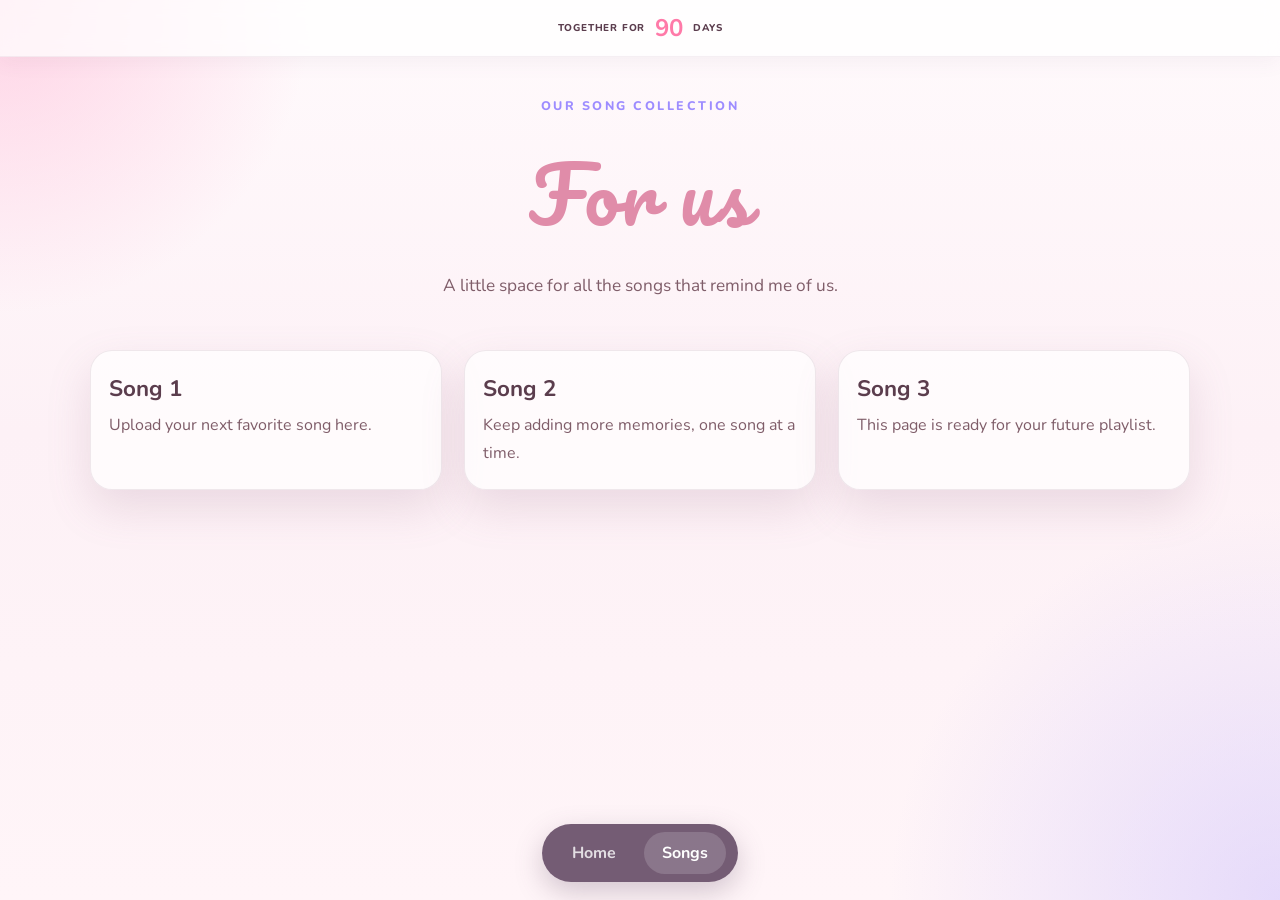
==== songs.html @ 61a5b28e "Update love page with custom notes and songs page" ====
<!DOCTYPE html>
<html lang="en">
  <head>
    <meta charset="UTF-8" />
    <meta name="viewport" content="width=device-width, initial-scale=1.0" />
    <title>Love Songs</title>
    <link rel="preconnect" href="https://fonts.googleapis.com" />
    <link rel="preconnect" href="https://fonts.gstatic.com" crossorigin />
    <link
      href="https://fonts.googleapis.com/css2?family=Nunito:wght@400;600;700;800;900&family=Pacifico&display=swap"
      rel="stylesheet"
    />
    <link rel="stylesheet" href="styles.css" />
  </head>
  <body>
    <div class="page-shell">
      <div class="days-counter" aria-live="polite">
        <span class="days-label">Together for</span>
        <strong id="days-count">26</strong>
        <span class="days-label">days</span>
      </div>

      <main class="container main-content">
        <section class="intro">
          <p class="kicker">Our song collection</p>
          <h1>For us</h1>
          <p class="subtitle">
            A little space for all the songs that remind me of us.
          </p>
        </section>

        <section class="song-library">
          <div class="song-box">
            <h2>Song 1</h2>
            <p>Upload your next favorite song here.</p>
          </div>
          <div class="song-box">
            <h2>Song 2</h2>
            <p>Keep adding more memories, one song at a time.</p>
          </div>
          <div class="song-box">
            <h2>Song 3</h2>
            <p>This page is ready for your future playlist.</p>
          </div>
        </section>
      </main>
    </div>

    <nav class="bottom-nav" aria-label="Main navigation">
      <a href="index.html" class="nav-link">Home</a>
      <a href="songs.html" class="nav-link active">Songs</a>
    </nav>

    <script src="script.js"></script>
  </body>
</html>
---- styles.css ----
:root {
  --bg-1: #fffafc;
  --bg-2: #fdf1f6;
  --bg-3: #f3ebff;
  --panel: #fffdfd;
  --panel-strong: #ffe4ee;
  --rose: #ff7aa8;
  --pink: #ffb5d1;
  --peach: #ffd9b3;
  --lavender: #d9ccff;
  --purple: #9d8cff;
  --mint: #ccf5ed;
  --text: #5b3d4d;
  --text-soft: #7f5d69;
  --line: rgba(123, 82, 111, 0.16);
  --shadow: 0 18px 44px rgba(152, 104, 133, 0.18);
}

* {
  box-sizing: border-box;
}

html {
  scroll-behavior: smooth;
}

body {
  margin: 0;
  min-height: 100vh;
  font-family: "Nunito", sans-serif;
  background:
    radial-gradient(circle at top left, rgba(255, 186, 214, 0.6), transparent 20%),
    radial-gradient(circle at bottom right, rgba(188, 175, 255, 0.38), transparent 25%),
    linear-gradient(180deg, var(--bg-1) 0%, var(--bg-2) 48%, #fff5f8 100%);
  color: var(--text);
}

button {
  font: inherit;
}

.container {
  width: min(1100px, calc(100% - 30px));
  margin: 0 auto;
}

.page-shell {
  padding-bottom: 90px;
}

.days-counter {
  position: sticky;
  top: 0;
  z-index: 20;
  display: flex;
  justify-content: center;
  align-items: center;
  gap: 10px;
  padding: 12px 16px;
  background: rgba(255, 255, 255, 0.72);
  backdrop-filter: blur(10px);
  border-bottom: 1px solid rgba(123, 82, 111, 0.08);
  box-shadow: 0 6px 20px rgba(123, 82, 111, 0.06);
  font-weight: 800;
  color: var(--text);
}

.days-label {
  letter-spacing: 0.08em;
  text-transform: uppercase;
  font-size: 0.62rem;
}

#days-count {
  font-size: 1.5rem;
  color: var(--rose);
}

.top-placeholder {
  padding: 30px 0 20px;
}

.top-inner {
  display: grid;
  gap: 14px;
}

.mini-tag {
  margin: 0;
  text-align: center;
  font-size: 0.8rem;
  letter-spacing: 0.2em;
  text-transform: uppercase;
  color: var(--text-soft);
  font-weight: 800;
}

.placeholder-box {
  height: 230px;
  border-radius: 28px;
  border: 2px dashed rgba(150, 120, 145, 0.35);
  background: rgba(255, 255, 255, 0.3);
  display: grid;
  place-items: center;
  color: rgba(91, 61, 77, 0.7);
  font-size: clamp(1rem, 2vw, 1.3rem);
  font-weight: 700;
  letter-spacing: 0.04em;
}

.main-content {
  padding-top: 20px;
}

.intro {
  text-align: center;
  padding: 20px 0 28px;
}

.kicker {
  margin: 0;
  text-transform: uppercase;
  letter-spacing: 0.2em;
  font-size: 0.78rem;
  font-weight: 800;
  color: var(--purple);
}

.intro h1 {
  margin: 12px 0 10px;
  font-family: "Pacifico", cursive;
  font-weight: 400;
  font-size: clamp(2.7rem, 6vw, 5rem);
  letter-spacing: 0.02em;
  color: #e08ca9;
}

.subtitle {
  margin: 0 auto;
  max-width: 640px;
  font-size: 1.08rem;
  color: var(--text-soft);
  line-height: 1.7;
}

.envelope-grid {
  display: grid;
  grid-template-columns: repeat(3, minmax(0, 1fr));
  gap: 22px;
  margin-top: 26px;
}

.envelope-card {
  position: relative;
  height: 260px;
  background: transparent;
  border: none;
  padding: 0;
  perspective: 1200px;
  cursor: pointer;
  transition: transform 0.2s ease;
}

.envelope-card:hover {
  transform: translateY(-3px);
}

.envelope-card:focus-visible {
  outline: 3px solid rgba(157, 140, 255, 0.5);
  outline-offset: 6px;
  border-radius: 20px;
}

.envelope-inner {
  position: relative;
  width: 100%;
  height: 100%;
  transform-style: preserve-3d;
  transition: transform 0.8s cubic-bezier(0.22, 1, 0.36, 1);
}

.envelope-card.flipped .envelope-inner {
  transform: rotateY(180deg);
}

.envelope-face {
  position: absolute;
  inset: 0;
  border-radius: 22px;
  backface-visibility: hidden;
  box-shadow: var(--shadow);
}

.envelope-front {
  background: linear-gradient(180deg, #fffdfd 0%, #ffeaf2 100%);
  border: 1px solid var(--line);
  overflow: hidden;
}

.front-top {
  position: absolute;
  inset: 0 0 auto 0;
  height: 56%;
  background: linear-gradient(180deg, #fff0f6 0%, #ffd6e4 100%);
  clip-path: polygon(0 0, 100% 0, 50% 72%);
  border-bottom: 2px solid rgba(165, 101, 139, 0.18);
}

.front-top::after {
  content: "";
  position: absolute;
  inset: 0;
  background: linear-gradient(180deg, transparent, rgba(255, 255, 255, 0.5));
}

.envelope-front::before {
  content: "";
  position: absolute;
  inset: 0;
  background: linear-gradient(135deg, rgba(255,255,255,0.7), transparent 60%);
}

.stamp {
  position: absolute;
  top: 18px;
  right: 18px;
  width: 44px;
  height: 44px;
  border-radius: 50%;
  display: grid;
  place-items: center;
  background: rgba(255, 255, 255, 0.78);
  border: 2px dashed rgba(255, 122, 168, 0.5);
  font-size: 1.3rem;
  color: var(--rose);
}

.envelope-label {
  position: absolute;
  left: 50%;
  bottom: 24px;
  transform: translateX(-50%);
  padding: 10px 18px;
  border-radius: 999px;
  background: rgba(255, 255, 255, 0.82);
  border: 1px solid rgba(146, 120, 168, 0.2);
  color: var(--purple);
  font-weight: 800;
  letter-spacing: 0.08em;
  text-transform: uppercase;
  font-size: 0.66rem;
}

.envelope-back {
  transform: rotateY(180deg);
  background: linear-gradient(180deg, #fff 0%, #fff6fa 100%);
  border: 1px solid var(--line);
  display: flex;
  align-items: center;
  justify-content: center;
  padding: 20px;
}

.note {
  width: 100%;
  height: 100%;
  border-radius: 16px;
  background: linear-gradient(180deg, rgba(255, 243, 248, 0.9), rgba(243, 235, 255, 0.9));
  border: 1px solid rgba(161, 116, 143, 0.12);
  padding: 18px 16px 14px;
  text-align: center;
  display: flex;
  flex-direction: column;
  justify-content: center;
}

.note span {
  color: var(--purple);
  font-size: 0.7rem;
  text-transform: uppercase;
  letter-spacing: 0.14em;
  font-weight: 800;
}

.note h2 {
  margin: 10px 0 8px;
  font-size: 1.5rem;
  color: var(--text);
  font-family: "Pacifico", cursive;
  font-weight: 400;
}

.note p {
  margin: 0;
  font-size: 0.94rem;
  line-height: 1.6;
  color: var(--text-soft);
}

.love-letter-section {
  margin-top: 56px;
  padding-top: 26px;
  border-top: 1px solid rgba(123, 82, 111, 0.12);
}

.section-header {
  text-align: center;
  margin-bottom: 18px;
}

.section-header h2 {
  margin: 0;
  font-size: clamp(2rem, 4vw, 2.8rem);
  font-family: "Pacifico", cursive;
  color: #d972a4;
  font-weight: 400;
}

.letter-box {
  background: rgba(255, 255, 255, 0.7);
  border: 1px solid rgba(123, 82, 111, 0.12);
  border-radius: 22px;
  padding: 24px 22px;
  box-shadow: var(--shadow);
}

.letter-box p {
  margin: 0;
  color: var(--text-soft);
  line-height: 1.9;
  font-size: 1.08rem;
}

.song-library {
  display: grid;
  grid-template-columns: repeat(3, minmax(0, 1fr));
  gap: 22px;
  margin-top: 22px;
}

.song-box {
  background: rgba(255, 255, 255, 0.7);
  border: 1px solid rgba(123, 82, 111, 0.12);
  border-radius: 22px;
  box-shadow: var(--shadow);
  padding: 22px 18px;
}

.song-box h2 {
  margin: 0 0 8px;
  font-size: 1.4rem;
  color: var(--text);
}

.song-box p {
  margin: 0;
  color: var(--text-soft);
  line-height: 1.7;
}

.bottom-nav {
  position: fixed;
  left: 50%;
  bottom: 18px;
  transform: translateX(-50%);
  display: inline-flex;
  align-items: center;
  justify-content: center;
  gap: 10px;
  padding: 8px 12px;
  border-radius: 999px;
  background: rgba(94, 67, 95, 0.86);
  box-shadow: 0 10px 28px rgba(96, 75, 101, 0.28);
  z-index: 30;
}

.nav-link {
  display: inline-block;
  padding: 10px 18px;
  border-radius: 999px;
  font-weight: 700;
  color: rgba(255, 255, 255, 0.8);
  text-decoration: none;
  transition: all 0.2s ease;
}

.nav-link.active,
.nav-link:hover {
  background: rgba(255, 255, 255, 0.16);
  color: #fff;
}

@media (max-width: 980px) {
  .envelope-grid {
    grid-template-columns: repeat(2, minmax(0, 1fr));
  }
}

@media (max-width: 660px) {
  .envelope-grid {
    grid-template-columns: repeat(2, minmax(0, 1fr));
  }

  .placeholder-box {
    height: 180px;
  }
}

@media (max-width: 420px) {
  .envelope-grid {
    grid-template-columns: 1fr;
  }

  .intro h1 {
    font-size: 2.5rem;
  }
}
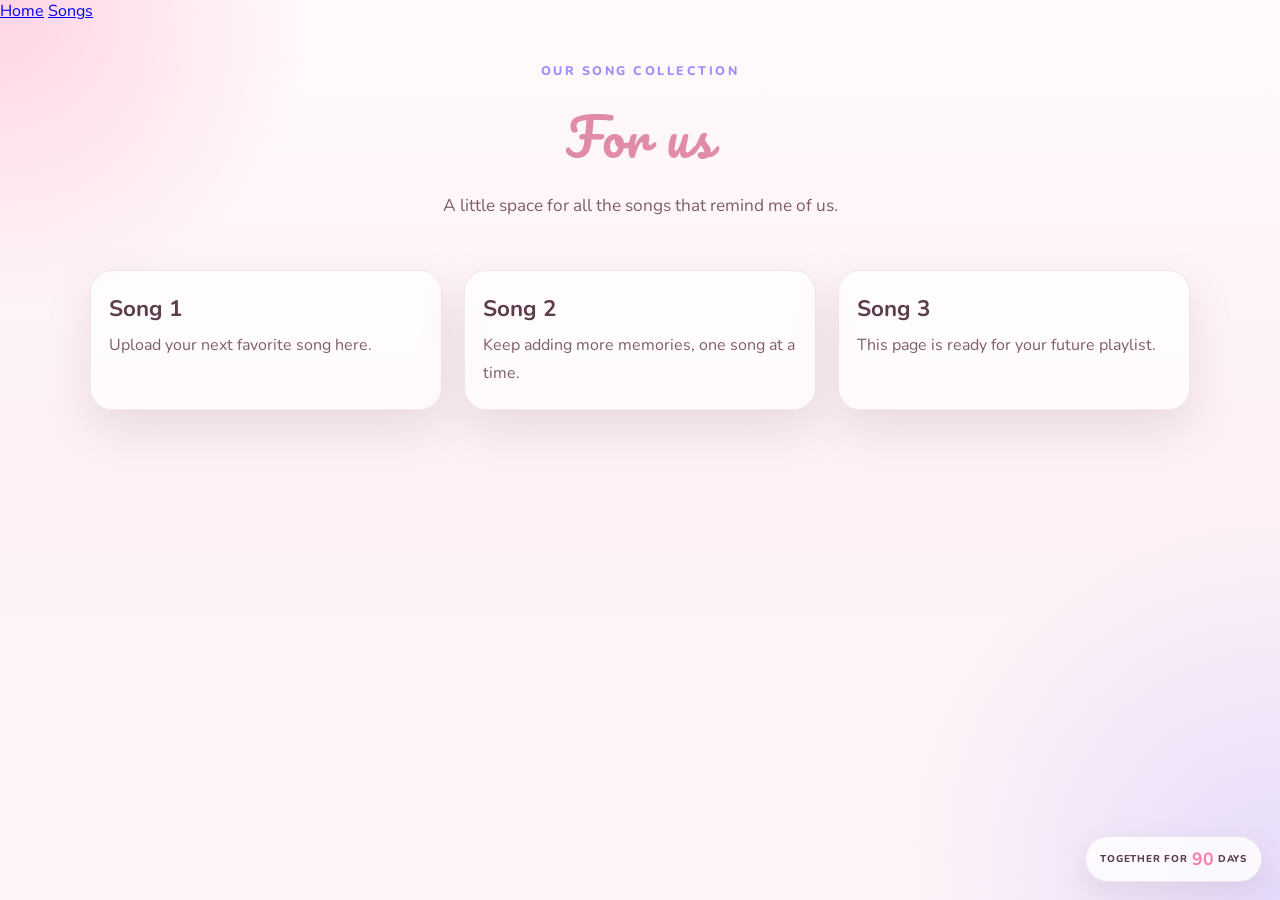
==== commit 26b7225e: "Update romantic website" ====
--- a/songs.html
+++ b/songs.html
@@ -14,10 +14,15 @@
   </head>
   <body>
     <div class="page-shell">
+      <nav class="top-nav" aria-label="Main navigation">
+        <a href="index.html" class="nav-link">Home</a>
+        <a href="songs.html" class="nav-link active">Songs</a>
+      </nav>
+
       <div class="days-counter" aria-live="polite">
-        <span class="days-label">Together for</span>
-        <strong id="days-count">26</strong>
-        <span class="days-label">days</span>
+        <span>Together for</span>
+        <strong id="days-count">25</strong>
+        <span>days</span>
       </div>
 
       <main class="container main-content">
@@ -46,11 +51,6 @@
       </main>
     </div>
 
-    <nav class="bottom-nav" aria-label="Main navigation">
-      <a href="index.html" class="nav-link">Home</a>
-      <a href="songs.html" class="nav-link active">Songs</a>
-    </nav>
-
     <script src="script.js"></script>
   </body>
 </html>
--- a/styles.css
+++ b/styles.css
@@ -49,31 +49,32 @@
 }
 
 .days-counter {
-  position: sticky;
-  top: 0;
-  z-index: 20;
+  position: fixed;
+  right: 18px;
+  bottom: 18px;
+  z-index: 35;
   display: flex;
   justify-content: center;
   align-items: center;
-  gap: 10px;
-  padding: 12px 16px;
-  background: rgba(255, 255, 255, 0.72);
-  backdrop-filter: blur(10px);
-  border-bottom: 1px solid rgba(123, 82, 111, 0.08);
-  box-shadow: 0 6px 20px rgba(123, 82, 111, 0.06);
-  font-weight: 800;
-  color: var(--text);
-}
-
-.days-label {
+  padding: 10px 14px;
+  border-radius: 999px;
+  background: rgba(255, 255, 255, 0.8);
+  border: 1px solid rgba(123, 82, 111, 0.12);
+  box-shadow: 0 12px 30px rgba(123, 82, 111, 0.12);
+  font-weight: 800;
+  color: var(--text);
+}
+
+.days-counter span {
+  font-size: 0.62rem;
   letter-spacing: 0.08em;
   text-transform: uppercase;
-  font-size: 0.62rem;
 }
 
 #days-count {
-  font-size: 1.5rem;
+  font-size: 1.1rem;
   color: var(--rose);
+  margin: 0 4px;
 }
 
 .top-placeholder {
@@ -96,16 +97,7 @@
 }
 
 .placeholder-box {
-  height: 230px;
-  border-radius: 28px;
-  border: 2px dashed rgba(150, 120, 145, 0.35);
-  background: rgba(255, 255, 255, 0.3);
-  display: grid;
-  place-items: center;
-  color: rgba(91, 61, 77, 0.7);
-  font-size: clamp(1rem, 2vw, 1.3rem);
-  font-weight: 700;
-  letter-spacing: 0.04em;
+  display: none;
 }
 
 .main-content {
@@ -130,7 +122,7 @@
   margin: 12px 0 10px;
   font-family: "Pacifico", cursive;
   font-weight: 400;
-  font-size: clamp(2.7rem, 6vw, 5rem);
+  font-size: clamp(2.2rem, 4vw, 3.2rem);
   letter-spacing: 0.02em;
   color: #e08ca9;
 }
@@ -165,6 +157,12 @@
   transform: translateY(-3px);
 }
 
+.envelope-card:hover .envelope-inner,
+.envelope-card:focus-visible .envelope-inner,
+.envelope-card.flipped .envelope-inner {
+  transform: rotateY(180deg);
+}
+
 .envelope-card:focus-visible {
   outline: 3px solid rgba(157, 140, 255, 0.5);
   outline-offset: 6px;
@@ -177,10 +175,6 @@
   height: 100%;
   transform-style: preserve-3d;
   transition: transform 0.8s cubic-bezier(0.22, 1, 0.36, 1);
-}
-
-.envelope-card.flipped .envelope-inner {
-  transform: rotateY(180deg);
 }
 
 .envelope-face {
@@ -297,39 +291,481 @@
   color: var(--text-soft);
 }
 
-.love-letter-section {
-  margin-top: 56px;
-  padding-top: 26px;
-  border-top: 1px solid rgba(123, 82, 111, 0.12);
-}
-
-.section-header {
+.story-cta-wrap {
+  display: flex;
+  justify-content: center;
+  margin-top: 30px;
+}
+
+.story-cta {
+  display: inline-flex;
+  align-items: center;
+  justify-content: center;
+  padding: 14px 28px;
+  border-radius: 999px;
+  background: linear-gradient(135deg, #ffb7d1, #d8d0ff);
+  color: var(--text);
+  text-decoration: none;
+  font-weight: 900;
+  letter-spacing: 0.08em;
+  text-transform: uppercase;
+  font-size: 0.72rem;
+  box-shadow: 0 14px 26px rgba(168, 118, 146, 0.18);
+  transition: transform 0.2s ease, box-shadow 0.2s ease;
+}
+
+.story-cta:hover,
+.story-cta:focus-visible {
+  transform: translateY(-2px);
+  box-shadow: 0 18px 30px rgba(168, 118, 146, 0.22);
+}
+
+.home-story {
+  margin-top: 52px;
+  padding: 18px 0 6px;
+}
+
+.home-story-header {
   text-align: center;
-  margin-bottom: 18px;
-}
-
-.section-header h2 {
-  margin: 0;
-  font-size: clamp(2rem, 4vw, 2.8rem);
+  margin-bottom: 26px;
+}
+
+.home-story-header p {
+  margin: 0;
+  text-transform: uppercase;
+  letter-spacing: 0.2em;
+  font-size: 0.78rem;
+  font-weight: 800;
+  color: var(--purple);
+}
+
+.home-story-header h2 {
+  margin: 12px 0 0;
   font-family: "Pacifico", cursive;
+  font-size: clamp(2.2rem, 4vw, 3.2rem);
   color: #d972a4;
   font-weight: 400;
 }
 
-.letter-box {
-  background: rgba(255, 255, 255, 0.7);
+.heart-journey {
+  max-width: 860px;
+  margin: 0 auto;
+}
+
+.home-story .story-list {
+  position: relative;
+  max-width: 760px;
+  margin: 0 auto;
+  padding: 8px 0 0;
+}
+
+.home-story .story-list::before {
+  content: "";
+  position: absolute;
+  left: 50%;
+  top: 12px;
+  bottom: 12px;
+  width: 4px;
+  transform: translateX(-50%);
+  border-radius: 999px;
+  background: linear-gradient(180deg, #ffd8b3, #ffc4d9, #d9d0ff, #cfeaf6);
+}
+
+.home-story .story-item {
+  position: relative;
+  display: grid;
+  grid-template-columns: minmax(0, 1fr) 22px minmax(0, 1fr);
+  align-items: center;
+  gap: 18px;
+  width: 100%;
+  margin-bottom: 18px;
+  padding: 0;
+  border: none;
+  background: transparent;
+  text-align: left;
+  cursor: pointer;
+  appearance: none;
+}
+
+.home-story .story-item:nth-child(odd) .story-date {
+  grid-column: 1 / 2;
+  text-align: right;
+}
+
+.home-story .story-item:nth-child(even) .story-date {
+  grid-column: 3 / 4;
+  text-align: left;
+}
+
+.home-story .story-item:nth-child(even) .story-card {
+  grid-column: 1 / 2;
+}
+
+.home-story .story-item:nth-child(odd) .story-card {
+  grid-column: 3 / 4;
+}
+
+.home-story .story-item:nth-child(even) .story-dot,
+.home-story .story-item:nth-child(odd) .story-dot {
+  grid-column: 2 / 3;
+  grid-row: 1;
+}
+
+.home-story .story-date {
+  grid-column: 1 / 2;
+  font-size: 0.7rem;
+  font-weight: 900;
+  text-transform: uppercase;
+  letter-spacing: 0.08em;
+  color: var(--text-soft);
+}
+
+.home-story .story-dot {
+  position: relative;
+  z-index: 1;
+  width: 18px;
+  height: 18px;
+  border-radius: 50%;
+  background: linear-gradient(135deg, #ff9bc0, #a99aff);
+  border: 4px solid #fffafc;
+  box-shadow: 0 10px 18px rgba(122, 81, 102, 0.18);
+  justify-self: center;
+}
+
+.home-story .story-card {
+  position: relative;
+  display: flex;
+  align-items: center;
+  justify-content: center;
+  min-height: 88px;
+  padding: 16px 18px;
+  background: linear-gradient(180deg, rgba(255,255,255,0.9), rgba(255,243,248,0.88));
+  border: 1px solid rgba(123, 82, 111, 0.12);
+  box-shadow: var(--shadow);
+  border-radius: 50% 50% 52% 52% / 52% 52% 48% 48%;
+  transition: transform 0.2s ease, box-shadow 0.2s ease;
+}
+
+.home-story .story-card::before {
+  content: "";
+  position: absolute;
+  inset: 8px 10px 10px;
+  background: rgba(255, 255, 255, 0.2);
+  border-radius: 50% 50% 55% 55% / 55% 55% 45% 45%;
+}
+
+.home-story .story-card h2 {
+  position: relative;
+  z-index: 1;
+  margin: 0;
+  text-align: center;
+  font-size: clamp(0.95rem, 1.8vw, 1.55rem);
+  font-family: "Pacifico", cursive;
+  font-weight: 400;
+  color: var(--text);
+  line-height: 1.2;
+}
+
+.home-story .story-item:hover .story-card,
+.home-story .story-item:focus-visible .story-card {
+  transform: translateY(-2px) scale(1.02);
+  box-shadow: 0 18px 30px rgba(122, 81, 102, 0.14);
+}
+
+.story-page {
+  padding: 48px 0 80px;
+}
+
+.story-header {
+  text-align: center;
+  margin-bottom: 36px;
+}
+
+.story-header p {
+  margin: 0;
+  text-transform: uppercase;
+  letter-spacing: 0.2em;
+  font-size: 0.78rem;
+  font-weight: 800;
+  color: var(--purple);
+}
+
+.story-header h1 {
+  margin: 14px 0 0;
+  font-family: "Pacifico", cursive;
+  font-size: clamp(2.6rem, 6vw, 4.6rem);
+  color: #d972a4;
+  font-weight: 400;
+}
+
+.film-roll {
+  position: relative;
+  max-width: 930px;
+  margin: 0 auto;
+  padding: 28px 18px 18px;
+  border-radius: 36px;
+  background: linear-gradient(180deg, #f2dfc8, #e7d1d8 42%, #dfe8ff 100%);
+  border: 8px solid #8a6d5d;
+  box-shadow: inset 0 0 0 4px rgba(255,255,255,0.35), 0 28px 60px rgba(98, 70, 80, 0.16);
+}
+
+.film-roll::before,
+.film-roll::after {
+  content: "";
+  position: absolute;
+  top: 18px;
+  bottom: 18px;
+  width: 28px;
+  border-radius: 12px;
+  background:
+    radial-gradient(circle at 50% 18%, #fef8ef 0 7px, #9d8f82 7px 10px, transparent 10px),
+    radial-gradient(circle at 50% 50%, #fef8ef 0 7px, #9d8f82 7px 10px, transparent 10px),
+    radial-gradient(circle at 50% 82%, #fef8ef 0 7px, #9d8f82 7px 10px, transparent 10px),
+    linear-gradient(180deg, #d9c3ba, #c1b0a1);
+  background-size: 100% 33.333%;
+  background-repeat: repeat-y;
+  box-shadow: inset 0 0 0 3px rgba(79, 61, 54, 0.2);
+}
+
+.film-roll::before {
+  left: 12px;
+}
+
+.film-roll::after {
+  right: 12px;
+}
+
+.story-list {
+  position: relative;
+  max-width: 840px;
+  margin: 0 auto;
+  padding: 0 22px 0 52px;
+  z-index: 1;
+}
+
+.story-list::before {
+  content: "";
+  position: absolute;
+  left: 90px;
+  top: 12px;
+  bottom: 12px;
+  width: 4px;
+  border-radius: 999px;
+  background: linear-gradient(180deg, #ffd8b3, #ffc4d9, #d9d0ff, #cfeaf6);
+}
+
+.story-item {
+  position: relative;
+  display: grid;
+  grid-template-columns: 120px 24px minmax(0, 1fr);
+  gap: 18px;
+  align-items: center;
+  width: 100%;
+  margin-bottom: 22px;
+  padding: 0;
+  border: none;
+  background: transparent;
+  text-align: left;
+  cursor: pointer;
+  appearance: none;
+}
+
+.story-item:hover .story-card,
+.story-item:focus-visible .story-card {
+  transform: translateY(-2px);
+  box-shadow: 0 18px 30px rgba(122, 81, 102, 0.14);
+}
+
+.story-date {
+  font-size: 0.7rem;
+  font-weight: 900;
+  text-transform: uppercase;
+  letter-spacing: 0.08em;
+  color: var(--text-soft);
+  text-align: right;
+}
+
+.story-dot {
+  position: relative;
+  z-index: 1;
+  width: 18px;
+  height: 18px;
+  border-radius: 50%;
+  background: linear-gradient(135deg, #ff9bc0, #a99aff);
+  border: 4px solid #fffafc;
+  box-shadow: 0 10px 18px rgba(122, 81, 102, 0.18);
+}
+
+.story-card {
+  background: linear-gradient(180deg, rgba(255,255,255,0.9), rgba(255,243,248,0.88));
   border: 1px solid rgba(123, 82, 111, 0.12);
   border-radius: 22px;
-  padding: 24px 22px;
+  padding: 22px 20px;
   box-shadow: var(--shadow);
-}
-
-.letter-box p {
-  margin: 0;
+  transition: transform 0.2s ease, box-shadow 0.2s ease;
+}
+
+.story-card h2 {
+  margin: 0;
+  font-size: clamp(1.5rem, 3vw, 2.2rem);
+  font-family: "Pacifico", cursive;
+  font-weight: 400;
+  color: var(--text);
+}
+
+.story-card p {
+  margin: 8px 0 0;
   color: var(--text-soft);
-  line-height: 1.9;
-  font-size: 1.08rem;
-}
+  line-height: 1.7;
+}
+
+.story-back {
+  display: inline-flex;
+  align-items: center;
+  justify-content: center;
+  margin: 24px auto 0;
+  padding: 12px 22px;
+  border-radius: 999px;
+  background: rgba(255, 255, 255, 0.72);
+  border: 1px solid rgba(123, 82, 111, 0.12);
+  color: var(--text);
+  text-decoration: none;
+  font-weight: 800;
+}
+
+.story-modal {
+  position: fixed;
+  inset: 0;
+  display: flex;
+  align-items: center;
+  justify-content: center;
+  background: rgba(76, 42, 60, 0.44);
+  padding: 24px;
+  opacity: 0;
+  pointer-events: none;
+  transition: opacity 0.2s ease;
+  z-index: 100;
+}
+
+.story-modal.show {
+  opacity: 1;
+  pointer-events: auto;
+}
+
+.story-modal-card {
+  position: relative;
+  width: min(560px, 100%);
+  background: linear-gradient(180deg, #fffdfd, #fff2f8);
+  border: 1px solid rgba(123, 82, 111, 0.12);
+  border-radius: 28px;
+  padding: 28px 24px 24px;
+  box-shadow: 0 30px 60px rgba(78, 54, 69, 0.24);
+}
+
+.story-modal-close {
+  position: absolute;
+  top: 12px;
+  right: 12px;
+  width: 36px;
+  height: 36px;
+  border: none;
+  border-radius: 50%;
+  background: rgba(255, 122, 168, 0.12);
+  color: var(--text);
+  font-size: 1.8rem;
+  line-height: 1;
+  cursor: pointer;
+}
+
+.story-modal-date {
+  margin: 0 0 12px;
+  color: var(--purple);
+  text-transform: uppercase;
+  letter-spacing: 0.12em;
+  font-size: 0.67rem;
+  font-weight: 800;
+}
+
+.story-modal-card h3 {
+  margin: 0 0 14px;
+  font-size: clamp(1.8rem, 4vw, 2.6rem);
+  color: var(--text);
+  font-family: "Pacifico", cursive;
+  font-weight: 400;
+}
+
+.story-modal-text {
+  margin: 0;
+  color: var(--text-soft);
+  font-size: 1.04rem;
+  line-height: 1.8;
+  white-space: pre-line;
+}
+
+.story-quiz {
+  display: grid;
+  gap: 14px;
+  margin-top: 18px;
+}
+
+.story-quiz-question {
+  margin: 0 0 4px;
+  font-size: 1.1rem;
+  color: var(--text);
+  font-weight: 800;
+}
+
+.story-quiz-options {
+  display: flex;
+  gap: 12px;
+  flex-wrap: wrap;
+}
+
+.story-choice {
+  position: relative;
+  border: none;
+  border-radius: 999px;
+  padding: 12px 18px;
+  font-weight: 800;
+  color: var(--text);
+  background: linear-gradient(135deg, #ffdce9, #dfe6ff);
+  box-shadow: 0 10px 18px rgba(122, 81, 102, 0.12);
+  cursor: pointer;
+  transition: transform 0.16s ease, left 0.1s ease, top 0.1s ease;
+}
+
+.story-choice.maau {
+  position: relative;
+}
+
+.story-choice.maau:hover,
+.story-choice.maau:focus-visible {
+  transform: scale(1.02);
+}
+
+.story-choice.maau.wrong-attempted {
+  left: 0;
+  top: 0;
+}
+
+.story-choice.correct {
+  background: linear-gradient(135deg, #d9f6d3, #dfeeff);
+}
+
+.story-answer-success {
+  margin-top: 16px;
+  padding: 12px 14px;
+  border-radius: 14px;
+  background: rgba(118, 195, 123, 0.12);
+  color: #2f6e44;
+  font-weight: 800;
+  display: none;
+}
+
+.story-answer-success.visible {
+  display: block;
+}
+
 
 .song-library {
   display: grid;
@@ -358,38 +794,6 @@
   line-height: 1.7;
 }
 
-.bottom-nav {
-  position: fixed;
-  left: 50%;
-  bottom: 18px;
-  transform: translateX(-50%);
-  display: inline-flex;
-  align-items: center;
-  justify-content: center;
-  gap: 10px;
-  padding: 8px 12px;
-  border-radius: 999px;
-  background: rgba(94, 67, 95, 0.86);
-  box-shadow: 0 10px 28px rgba(96, 75, 101, 0.28);
-  z-index: 30;
-}
-
-.nav-link {
-  display: inline-block;
-  padding: 10px 18px;
-  border-radius: 999px;
-  font-weight: 700;
-  color: rgba(255, 255, 255, 0.8);
-  text-decoration: none;
-  transition: all 0.2s ease;
-}
-
-.nav-link.active,
-.nav-link:hover {
-  background: rgba(255, 255, 255, 0.16);
-  color: #fff;
-}
-
 @media (max-width: 980px) {
   .envelope-grid {
     grid-template-columns: repeat(2, minmax(0, 1fr));
